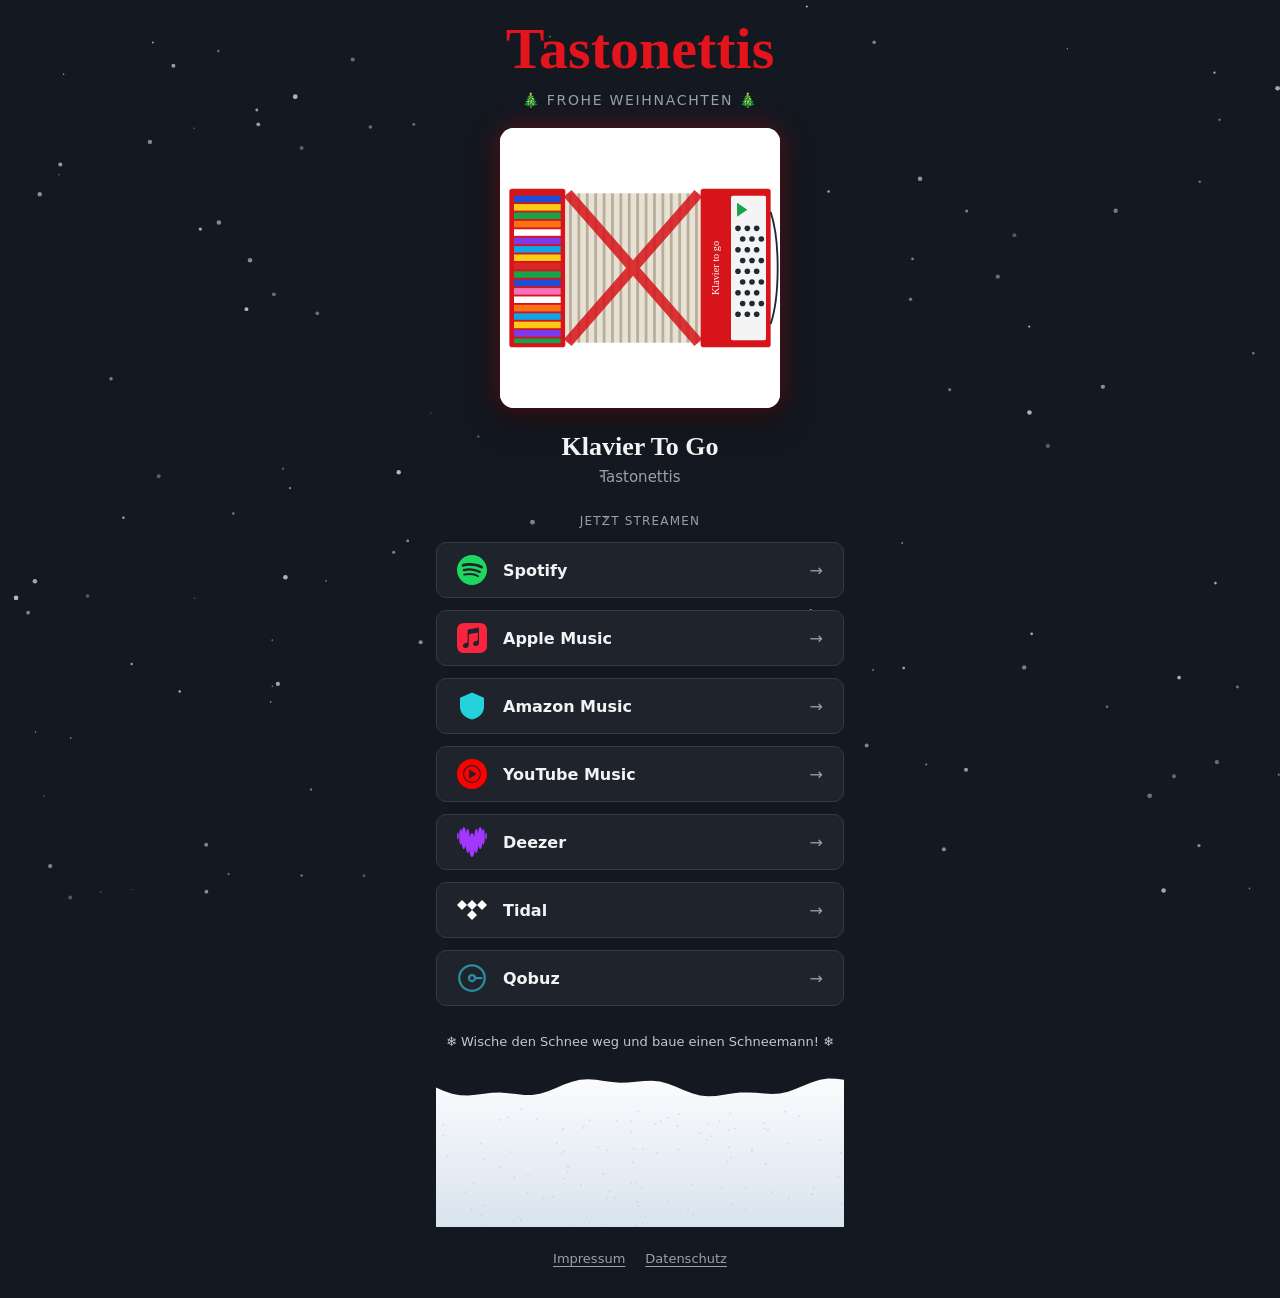
==== index.html @ 8741da00 "Link Spotify and Apple Music to the Tastonettis artist pages Replaces the search placeholders for th" ====
<!DOCTYPE html>
<html lang="de">
<head>
  <meta charset="utf-8">
  <meta name="viewport" content="width=device-width, initial-scale=1">
  <title>Tastonettis – Klavier To Go</title>
  <meta name="description" content="Frohe Weihnachten von den Tastonettis! Hört „Klavier To Go“ jetzt auf eurem Lieblings-Streamingdienst.">
  <meta name="theme-color" content="#141820">
  <link rel="icon" href="data:,">
  <link rel="stylesheet" href="css/fonts.css">
  <link rel="stylesheet" href="css/style.css">
</head>
<body>
  <canvas id="snowfall" aria-hidden="true"></canvas>

  <main class="page">
    <header class="header">
      <!-- Echtes Logo als assets/tastonettis-logo.png ablegen – bis dahin erscheint der Schriftzug. -->
      <a class="logo" href="https://tastonettis.de/" aria-label="Tastonettis – zur Website">
        <img src="assets/tastonettis-logo.png" alt="Tastonettis"
             onerror="this.hidden=true; this.nextElementSibling.hidden=false;">
        <span class="logo-text" hidden>Tastonettis</span>
      </a>
      <p class="greeting">🎄 Frohe Weihnachten 🎄</p>
    </header>

    <section class="release">
      <!-- Echtes Cover als assets/cover.jpg ablegen und src anpassen. -->
      <img class="cover" src="assets/cover-placeholder.svg" alt="Albumcover „Klavier To Go“" width="280" height="280">
      <h1 class="title">Klavier To Go</h1>
      <p class="artist">Tastonettis</p>
    </section>

    <section class="streaming" aria-labelledby="stream-heading">
      <h2 id="stream-heading" class="section-label">Jetzt streamen</h2>
      <!-- Spotify/Apple Music: Künstlerseiten der Tastonettis. Übrige Dienste: Such-Links, bis die Album-Links feststehen. -->
      <ul class="services">
        <li><a class="service" href="https://open.spotify.com/artist/6AaH5f3NDIr6T8GKJIKg3H" target="_blank" rel="noopener">
          <img src="assets/icons/spotify.svg" alt="" width="30" height="30"><span>Spotify</span><span class="arrow" aria-hidden="true">→</span></a></li>
        <li><a class="service" href="https://music.apple.com/de/artist/tastonettis/1320059875" target="_blank" rel="noopener">
          <img src="assets/icons/applemusic.svg" alt="" width="30" height="30"><span>Apple Music</span><span class="arrow" aria-hidden="true">→</span></a></li>
        <li><a class="service" href="https://music.amazon.de/search/Tastonettis%20Klavier%20To%20Go" target="_blank" rel="noopener">
          <img src="assets/icons/amazonmusic.svg" alt="" width="30" height="30"><span>Amazon Music</span><span class="arrow" aria-hidden="true">→</span></a></li>
        <li><a class="service" href="https://music.youtube.com/search?q=Tastonettis%20Klavier%20To%20Go" target="_blank" rel="noopener">
          <img src="assets/icons/youtubemusic.svg" alt="" width="30" height="30"><span>YouTube Music</span><span class="arrow" aria-hidden="true">→</span></a></li>
        <li><a class="service" href="https://www.deezer.com/search/Tastonettis%20Klavier%20To%20Go" target="_blank" rel="noopener">
          <img src="assets/icons/deezer.svg" alt="" width="30" height="30"><span>Deezer</span><span class="arrow" aria-hidden="true">→</span></a></li>
        <li><a class="service" href="https://listen.tidal.com/search?q=Tastonettis%20Klavier%20To%20Go" target="_blank" rel="noopener">
          <img src="assets/icons/tidal.svg" alt="" width="30" height="30"><span>Tidal</span><span class="arrow" aria-hidden="true">→</span></a></li>
        <li><a class="service" href="https://www.qobuz.com/de-de/search?q=Tastonettis%20Klavier%20To%20Go" target="_blank" rel="noopener">
          <img src="assets/icons/qobuz.svg" alt="" width="30" height="30"><span>Qobuz</span><span class="arrow" aria-hidden="true">→</span></a></li>
      </ul>
    </section>

    <p class="hint">❄️ Wische den Schnee weg und baue einen Schneemann! ❄️</p>

    <div class="snowfield" id="snowfield">
      <canvas id="snowlayer" aria-label="Schneefeld zum Wegwischen"></canvas>
      <canvas id="snowman" aria-hidden="true"></canvas>
    </div>

    <footer class="footer">
      <a href="https://tastonettis.de/impressum" target="_blank" rel="noopener">Impressum</a>
      <a href="https://tastonettis.de/datenschutz" target="_blank" rel="noopener">Datenschutz</a>
    </footer>
  </main>

  <script src="js/snow.js"></script>
</body>
</html>
---- css/fonts.css ----
/* Lokal gehostete Schriften (DSGVO): keine Anfragen an Google Fonts.
   Quelle: Fontsource, Lizenz: SIL Open Font License 1.1 (siehe assets/fonts/LICENSE-*.txt) */

@font-face {
  font-family: "Inter";
  font-style: normal;
  font-weight: 400;
  font-display: swap;
  src: url("../assets/fonts/inter-latin-400-normal.woff2") format("woff2");
}
@font-face {
  font-family: "Inter";
  font-style: normal;
  font-weight: 500;
  font-display: swap;
  src: url("../assets/fonts/inter-latin-500-normal.woff2") format("woff2");
}
@font-face {
  font-family: "Inter";
  font-style: normal;
  font-weight: 600;
  font-display: swap;
  src: url("../assets/fonts/inter-latin-600-normal.woff2") format("woff2");
}
@font-face {
  font-family: "Playfair Display";
  font-style: normal;
  font-weight: 700;
  font-display: swap;
  src: url("../assets/fonts/playfair-display-latin-700-normal.woff2") format("woff2");
}
@font-face {
  font-family: "Caveat";
  font-style: normal;
  font-weight: 700;
  font-display: swap;
  src: url("../assets/fonts/caveat-latin-700-normal.woff2") format("woff2");
}
---- css/style.css ----
:root {
  --bg: #141820;
  --card: #1f232c;
  --card-hover: #272c37;
  --border: #353a45;
  --text: #f2f3f5;
  --muted: #9aa0ab;
  --red: #e3141b;
}

* { box-sizing: border-box; }

html, body { margin: 0; }

[hidden] { display: none !important; }

body {
  background: var(--bg);
  color: var(--text);
  font-family: "Inter", system-ui, -apple-system, "Segoe UI", sans-serif;
  -webkit-font-smoothing: antialiased;
  overflow-x: hidden;
}

#snowfall {
  position: fixed;
  inset: 0;
  width: 100%;
  height: 100%;
  pointer-events: none;
  z-index: 0;
}

.page {
  position: relative;
  z-index: 1;
  max-width: 440px;
  margin: 0 auto;
  padding: 16px 16px 32px;
  display: flex;
  flex-direction: column;
  align-items: center;
  text-align: center;
}

/* Kopf */
.logo { display: block; text-decoration: none; margin-top: 4px; }
.logo img { display: block; max-width: 240px; max-height: 72px; }
.logo-text {
  font-family: "Caveat", cursive;
  font-weight: 700;
  font-size: 58px;
  line-height: 1;
  color: var(--red);
}
.greeting {
  margin: 14px 0 20px;
  font-size: 14px;
  letter-spacing: .12em;
  text-transform: uppercase;
  color: var(--muted);
}

/* Release */
.cover {
  width: 280px;
  max-width: 100%;
  height: auto;
  aspect-ratio: 1;
  object-fit: cover;
  border-radius: 14px;
  background: #fff;
  box-shadow: 0 0 24px rgba(227, 20, 27, .35), 0 12px 32px rgba(0, 0, 0, .5);
}
.title {
  margin: 20px 0 6px;
  font-family: "Playfair Display", Georgia, serif;
  font-size: 26px;
  font-weight: 700;
}
.artist { margin: 0; color: var(--muted); font-size: 15px; }

/* Streaming */
.streaming { width: 100%; margin-top: 28px; }
.section-label {
  margin: 0 0 14px;
  font-size: 12px;
  font-weight: 500;
  letter-spacing: .1em;
  text-transform: uppercase;
  color: var(--muted);
}
.services { list-style: none; margin: 0; padding: 0; display: grid; gap: 12px; }
.service {
  display: flex;
  align-items: center;
  gap: 16px;
  padding: 12px 20px;
  min-height: 56px;
  background: var(--card);
  border: 1px solid var(--border);
  border-radius: 10px;
  color: var(--text);
  font-size: 16px;
  font-weight: 600;
  text-decoration: none;
  text-align: left;
  transition: background .15s, border-color .15s, transform .15s;
}
.service img { width: 30px; height: 30px; flex: none; }
.service span:first-of-type { flex: 1; }
.service .arrow { color: var(--muted); font-weight: 400; transition: transform .15s, color .15s; }
.service:hover, .service:focus-visible {
  background: var(--card-hover);
  border-color: #4a505c;
  transform: translateY(-1px);
}
.service:hover .arrow, .service:focus-visible .arrow { color: var(--text); transform: translateX(3px); }
.service:focus-visible { outline: 2px solid var(--red); outline-offset: 2px; }

/* Schnee-Spiel */
.hint { margin: 28px 0 8px; font-size: 13px; color: #c3c7cf; }
.snowfield {
  position: relative;
  width: 100%;
  height: 170px;
  touch-action: none;
  cursor: grab;
}
.snowfield canvas { position: absolute; inset: 0; width: 100%; height: 100%; }
#snowman { pointer-events: none; }

/* Fuß */
.footer { margin-top: 24px; display: flex; gap: 20px; }
.footer a { color: var(--muted); font-size: 13px; text-decoration: underline; text-underline-offset: 3px; }
.footer a:hover { color: var(--text); }

@media (prefers-reduced-motion: reduce) {
  .service, .service .arrow { transition: none; }
}
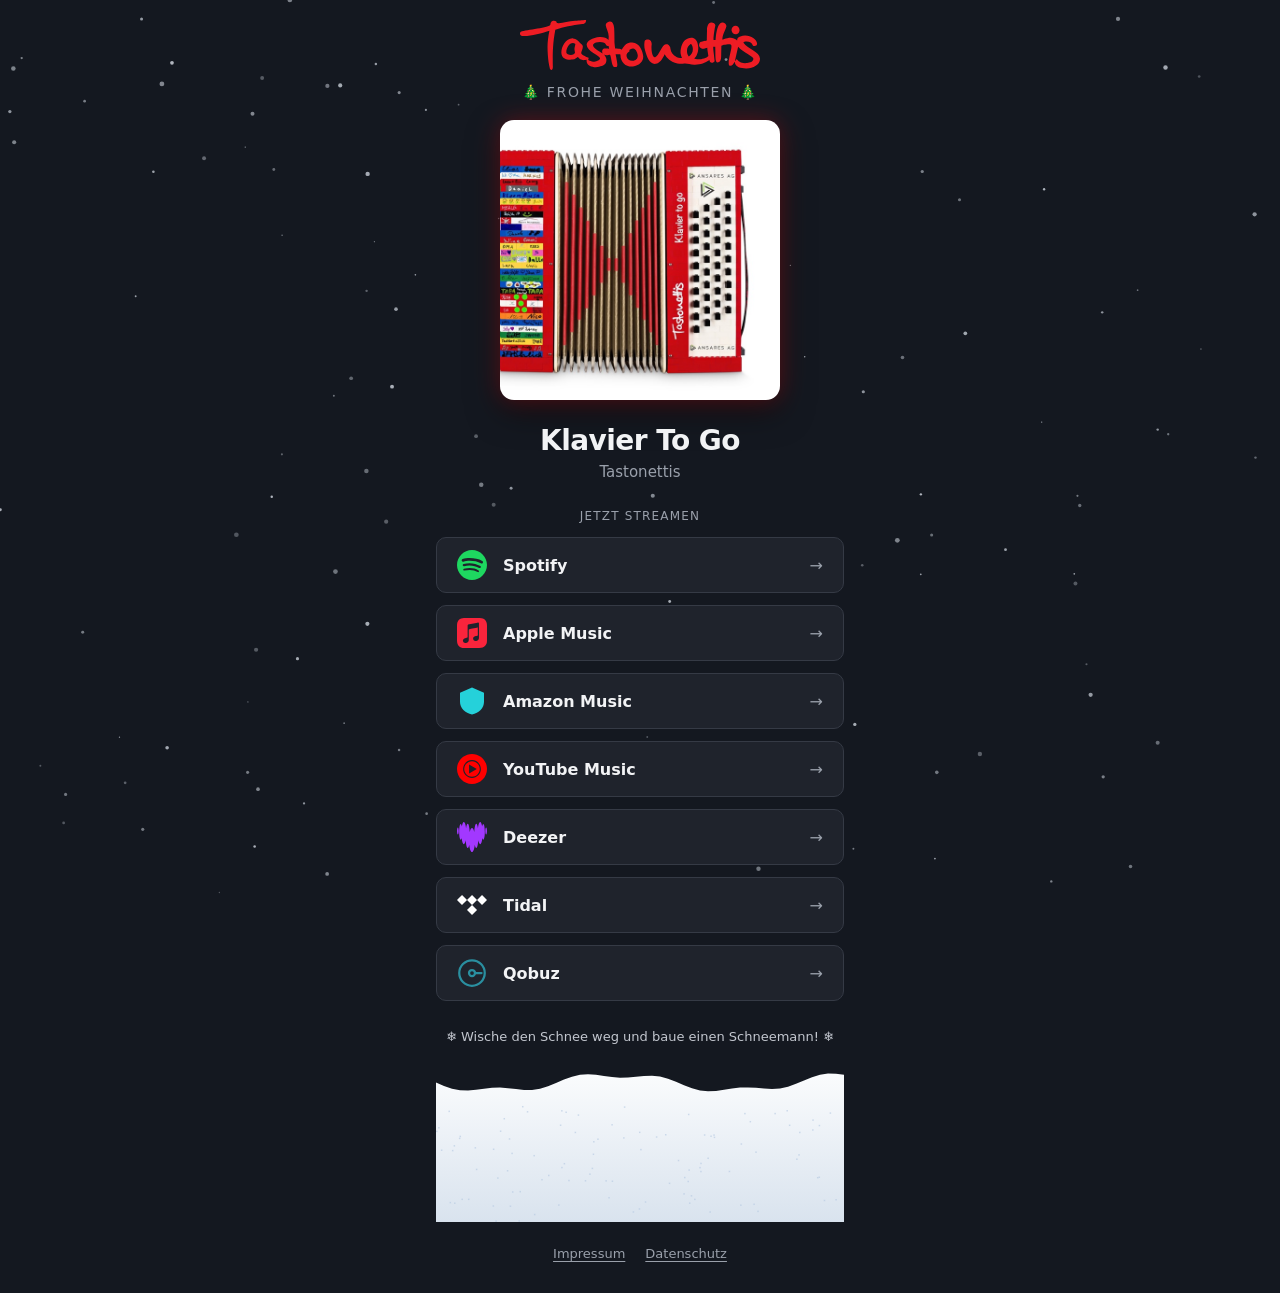
==== commit 3bbb25e2: "Use real logo, cover and album links; switch to Plus Jakarta Sans - Tastonettis logo (SVG) and favic" ====
--- a/index.html
+++ b/index.html
@@ -6,7 +6,7 @@
   <title>Tastonettis – Klavier To Go</title>
   <meta name="description" content="Frohe Weihnachten von den Tastonettis! Hört „Klavier To Go“ jetzt auf eurem Lieblings-Streamingdienst.">
   <meta name="theme-color" content="#141820">
-  <link rel="icon" href="data:,">
+  <link rel="icon" href="assets/favicon.ico">
   <link rel="stylesheet" href="css/fonts.css">
   <link rel="stylesheet" href="css/style.css">
 </head>
@@ -15,39 +15,35 @@
 
   <main class="page">
     <header class="header">
-      <!-- Echtes Logo als assets/tastonettis-logo.png ablegen – bis dahin erscheint der Schriftzug. -->
-      <a class="logo" href="https://tastonettis.de/" aria-label="Tastonettis – zur Website">
-        <img src="assets/tastonettis-logo.png" alt="Tastonettis"
-             onerror="this.hidden=true; this.nextElementSibling.hidden=false;">
-        <span class="logo-text" hidden>Tastonettis</span>
+      <a class="logo" href="https://tastonettis.de/" target="_blank" rel="noopener">
+        <img src="assets/tastonettis-logo.svg" alt="Tastonettis" width="282" height="59">
       </a>
       <p class="greeting">🎄 Frohe Weihnachten 🎄</p>
     </header>
 
     <section class="release">
-      <!-- Echtes Cover als assets/cover.jpg ablegen und src anpassen. -->
-      <img class="cover" src="assets/cover-placeholder.svg" alt="Albumcover „Klavier To Go“" width="280" height="280">
+      <img class="cover" src="assets/cover-klavier-to-go.jpg" alt="Albumcover „Klavier To Go“" width="280" height="280">
       <h1 class="title">Klavier To Go</h1>
       <p class="artist">Tastonettis</p>
     </section>
 
     <section class="streaming" aria-labelledby="stream-heading">
       <h2 id="stream-heading" class="section-label">Jetzt streamen</h2>
-      <!-- Spotify/Apple Music: Künstlerseiten der Tastonettis. Übrige Dienste: Such-Links, bis die Album-Links feststehen. -->
+      <!-- Album-Links „Klavier To Go“ (UPC 4050215330047). Amazon: Suche, YouTube Music: Kanal (kein Album gelistet). -->
       <ul class="services">
-        <li><a class="service" href="https://open.spotify.com/artist/6AaH5f3NDIr6T8GKJIKg3H" target="_blank" rel="noopener">
+        <li><a class="service" href="https://open.spotify.com/album/40TdqfmzcD6UqJCsPL27O8" target="_blank" rel="noopener">
           <img src="assets/icons/spotify.svg" alt="" width="30" height="30"><span>Spotify</span><span class="arrow" aria-hidden="true">→</span></a></li>
-        <li><a class="service" href="https://music.apple.com/de/artist/tastonettis/1320059875" target="_blank" rel="noopener">
+        <li><a class="service" href="https://music.apple.com/de/album/klavier-to-go/1320059874" target="_blank" rel="noopener">
           <img src="assets/icons/applemusic.svg" alt="" width="30" height="30"><span>Apple Music</span><span class="arrow" aria-hidden="true">→</span></a></li>
         <li><a class="service" href="https://music.amazon.de/search/Tastonettis%20Klavier%20To%20Go" target="_blank" rel="noopener">
           <img src="assets/icons/amazonmusic.svg" alt="" width="30" height="30"><span>Amazon Music</span><span class="arrow" aria-hidden="true">→</span></a></li>
-        <li><a class="service" href="https://music.youtube.com/search?q=Tastonettis%20Klavier%20To%20Go" target="_blank" rel="noopener">
+        <li><a class="service" href="https://music.youtube.com/channel/UCeTiOrHd3WipaU0hUhdYzvw" target="_blank" rel="noopener">
           <img src="assets/icons/youtubemusic.svg" alt="" width="30" height="30"><span>YouTube Music</span><span class="arrow" aria-hidden="true">→</span></a></li>
-        <li><a class="service" href="https://www.deezer.com/search/Tastonettis%20Klavier%20To%20Go" target="_blank" rel="noopener">
+        <li><a class="service" href="https://www.deezer.com/de/album/52731922" target="_blank" rel="noopener">
           <img src="assets/icons/deezer.svg" alt="" width="30" height="30"><span>Deezer</span><span class="arrow" aria-hidden="true">→</span></a></li>
-        <li><a class="service" href="https://listen.tidal.com/search?q=Tastonettis%20Klavier%20To%20Go" target="_blank" rel="noopener">
+        <li><a class="service" href="https://tidal.com/album/81978299" target="_blank" rel="noopener">
           <img src="assets/icons/tidal.svg" alt="" width="30" height="30"><span>Tidal</span><span class="arrow" aria-hidden="true">→</span></a></li>
-        <li><a class="service" href="https://www.qobuz.com/de-de/search?q=Tastonettis%20Klavier%20To%20Go" target="_blank" rel="noopener">
+        <li><a class="service" href="https://www.qobuz.com/de-de/album/klavier-to-go-tastonettis/se1sw7d9xh7ja" target="_blank" rel="noopener">
           <img src="assets/icons/qobuz.svg" alt="" width="30" height="30"><span>Qobuz</span><span class="arrow" aria-hidden="true">→</span></a></li>
       </ul>
     </section>
@@ -60,8 +56,8 @@
     </div>
 
     <footer class="footer">
-      <a href="https://tastonettis.de/impressum" target="_blank" rel="noopener">Impressum</a>
-      <a href="https://tastonettis.de/datenschutz" target="_blank" rel="noopener">Datenschutz</a>
+      <a href="https://tastonettis.de/impressum.php" target="_blank" rel="noopener">Impressum</a>
+      <a href="https://tastonettis.de/datenschutz.php" target="_blank" rel="noopener">Datenschutz</a>
     </footer>
   </main>
 
--- a/css/fonts.css
+++ b/css/fonts.css
@@ -1,38 +1,32 @@
-/* Lokal gehostete Schriften (DSGVO): keine Anfragen an Google Fonts.
-   Quelle: Fontsource, Lizenz: SIL Open Font License 1.1 (siehe assets/fonts/LICENSE-*.txt) */
+/* Lokal gehostete Schrift (DSGVO): keine Anfragen an Google Fonts.
+   Plus Jakarta Sans – Quelle: Fontsource, Lizenz: SIL Open Font License 1.1
+   (siehe assets/fonts/LICENSE-plus-jakarta-sans.txt) */
 
 @font-face {
-  font-family: "Inter";
+  font-family: "Plus Jakarta Sans";
   font-style: normal;
   font-weight: 400;
   font-display: swap;
-  src: url("../assets/fonts/inter-latin-400-normal.woff2") format("woff2");
+  src: url("../assets/fonts/plus-jakarta-sans-latin-400-normal.woff2") format("woff2");
 }
 @font-face {
-  font-family: "Inter";
+  font-family: "Plus Jakarta Sans";
   font-style: normal;
   font-weight: 500;
   font-display: swap;
-  src: url("../assets/fonts/inter-latin-500-normal.woff2") format("woff2");
+  src: url("../assets/fonts/plus-jakarta-sans-latin-500-normal.woff2") format("woff2");
 }
 @font-face {
-  font-family: "Inter";
+  font-family: "Plus Jakarta Sans";
   font-style: normal;
   font-weight: 600;
   font-display: swap;
-  src: url("../assets/fonts/inter-latin-600-normal.woff2") format("woff2");
+  src: url("../assets/fonts/plus-jakarta-sans-latin-600-normal.woff2") format("woff2");
 }
 @font-face {
-  font-family: "Playfair Display";
+  font-family: "Plus Jakarta Sans";
   font-style: normal;
-  font-weight: 700;
+  font-weight: 800;
   font-display: swap;
-  src: url("../assets/fonts/playfair-display-latin-700-normal.woff2") format("woff2");
+  src: url("../assets/fonts/plus-jakarta-sans-latin-800-normal.woff2") format("woff2");
 }
-@font-face {
-  font-family: "Caveat";
-  font-style: normal;
-  font-weight: 700;
-  font-display: swap;
-  src: url("../assets/fonts/caveat-latin-700-normal.woff2") format("woff2");
-}
--- a/css/style.css
+++ b/css/style.css
@@ -17,7 +17,7 @@
 body {
   background: var(--bg);
   color: var(--text);
-  font-family: "Inter", system-ui, -apple-system, "Segoe UI", sans-serif;
+  font-family: "Plus Jakarta Sans", system-ui, -apple-system, "Segoe UI", sans-serif;
   -webkit-font-smoothing: antialiased;
   overflow-x: hidden;
 }
@@ -45,14 +45,7 @@
 
 /* Kopf */
 .logo { display: block; text-decoration: none; margin-top: 4px; }
-.logo img { display: block; max-width: 240px; max-height: 72px; }
-.logo-text {
-  font-family: "Caveat", cursive;
-  font-weight: 700;
-  font-size: 58px;
-  line-height: 1;
-  color: var(--red);
-}
+.logo img { display: block; width: 240px; max-width: 100%; height: auto; }
 .greeting {
   margin: 14px 0 20px;
   font-size: 14px;
@@ -74,9 +67,9 @@
 }
 .title {
   margin: 20px 0 6px;
-  font-family: "Playfair Display", Georgia, serif;
-  font-size: 26px;
-  font-weight: 700;
+  font-size: 28px;
+  font-weight: 800;
+  letter-spacing: -0.02em;
 }
 .artist { margin: 0; color: var(--muted); font-size: 15px; }
 
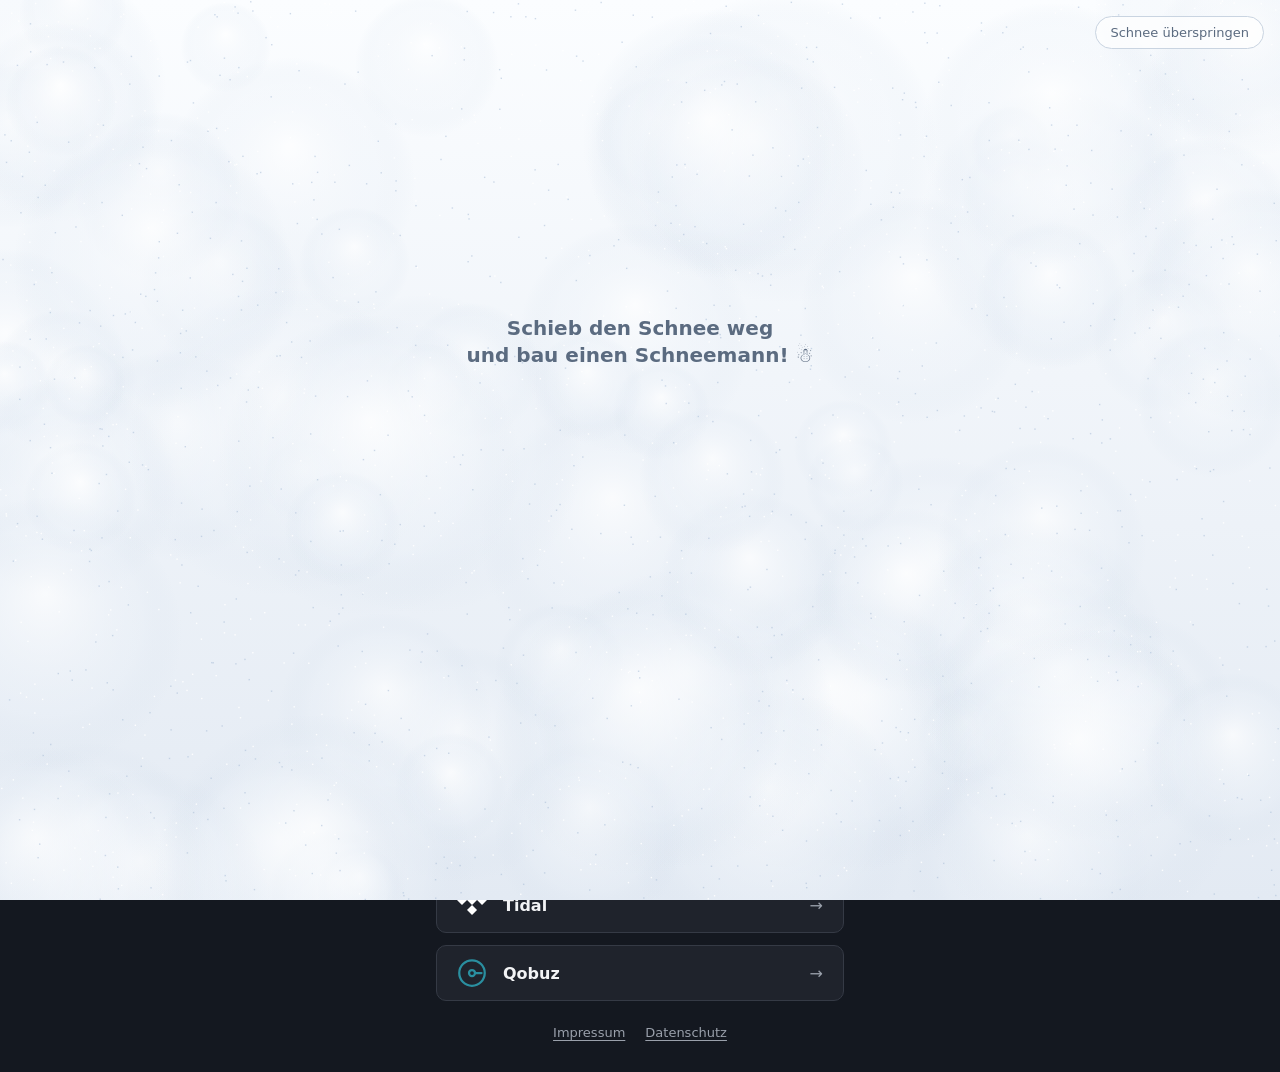
==== commit dd43cc0f: "Cover the whole page in snow; pushing it away builds the snowman - Remove the bottom snow field and " ====
--- a/index.html
+++ b/index.html
@@ -9,6 +9,7 @@
   <link rel="icon" href="assets/favicon.ico">
   <link rel="stylesheet" href="css/fonts.css">
   <link rel="stylesheet" href="css/style.css">
+  <script>document.documentElement.classList.add("snowed");</script>
 </head>
 <body>
   <canvas id="snowfall" aria-hidden="true"></canvas>
@@ -48,11 +49,8 @@
       </ul>
     </section>
 
-    <p class="hint">❄️ Wische den Schnee weg und baue einen Schneemann! ❄️</p>
-
-    <div class="snowfield" id="snowfield">
-      <canvas id="snowlayer" aria-label="Schneefeld zum Wegwischen"></canvas>
-      <canvas id="snowman" aria-hidden="true"></canvas>
+    <div class="snowman-slot" id="snowman-slot" hidden>
+      <canvas id="snowman-final" aria-label="Schneemann"></canvas>
     </div>
 
     <footer class="footer">
@@ -61,6 +59,14 @@
     </footer>
   </main>
 
+  <!-- Schneedecke über der ganzen Seite: wegschieben baut den Schneemann. -->
+  <div class="snowcover" id="snowcover">
+    <canvas id="snowlayer" aria-hidden="true"></canvas>
+    <canvas id="snowman" aria-hidden="true"></canvas>
+    <p class="snow-hint" id="snow-hint">Schieb den Schnee weg<br>und bau einen Schneemann! ☃</p>
+    <button type="button" class="snow-skip" id="snow-skip">Schnee überspringen</button>
+  </div>
+
   <script src="js/snow.js"></script>
 </body>
 </html>
--- a/css/style.css
+++ b/css/style.css
@@ -111,17 +111,62 @@
 .service:hover .arrow, .service:focus-visible .arrow { color: var(--text); transform: translateX(3px); }
 .service:focus-visible { outline: 2px solid var(--red); outline-offset: 2px; }
 
-/* Schnee-Spiel */
-.hint { margin: 28px 0 8px; font-size: 13px; color: #c3c7cf; }
-.snowfield {
-  position: relative;
-  width: 100%;
-  height: 170px;
+/* Schneedecke */
+.snowcover { display: none; }
+.snowed, .snowed body { overflow: hidden; }
+.snowed .snowcover {
+  display: block;
+  position: fixed;
+  inset: 0;
+  z-index: 10;
   touch-action: none;
   cursor: grab;
+  /* Bis das Canvas gezeichnet ist, deckt die Hintergrundfarbe schon alles ab. */
+  background: #f4f7fb;
+  transition: opacity 1.2s ease, transform 1.2s ease;
 }
-.snowfield canvas { position: absolute; inset: 0; width: 100%; height: 100%; }
+.snowed .snowcover.ready { background: transparent; }
+.snowcover:active { cursor: grabbing; }
+.snowcover.melting { opacity: 0; transform: translateY(40px); pointer-events: none; }
+.snowcover canvas { position: absolute; inset: 0; width: 100%; height: 100%; }
 #snowman { pointer-events: none; }
+.snow-hint {
+  position: absolute;
+  left: 50%;
+  top: 38%;
+  transform: translate(-50%, -50%);
+  margin: 0;
+  width: max-content;
+  max-width: calc(100% - 32px);
+  font-size: 20px;
+  font-weight: 800;
+  line-height: 1.35;
+  text-align: center;
+  color: #5b6b80;
+  pointer-events: none;
+  transition: opacity .6s ease;
+}
+.snow-hint.gone { opacity: 0; }
+.snow-skip {
+  position: absolute;
+  right: 16px;
+  top: 16px;
+  padding: 8px 14px;
+  font: inherit;
+  font-size: 13px;
+  color: #5b6b80;
+  background: rgba(255, 255, 255, .7);
+  border: 1px solid #c9d4e1;
+  border-radius: 999px;
+  cursor: pointer;
+}
+.snow-skip:hover, .snow-skip:focus-visible { color: #1b1e24; background: #fff; }
+.snow-skip:focus-visible { outline: 2px solid var(--red); outline-offset: 2px; }
+
+/* Fertiger Schneemann am Seitenende */
+.snowman-slot { margin-top: 28px; animation: pop-in .8s ease both; }
+.snowman-slot canvas { display: block; width: 160px; height: 170px; }
+@keyframes pop-in { from { opacity: 0; transform: translateY(12px); } }
 
 /* Fuß */
 .footer { margin-top: 24px; display: flex; gap: 20px; }
@@ -129,5 +174,6 @@
 .footer a:hover { color: var(--text); }
 
 @media (prefers-reduced-motion: reduce) {
-  .service, .service .arrow { transition: none; }
+  .service, .service .arrow, .snowcover, .snow-hint { transition: none; }
+  .snowman-slot { animation: none; }
 }
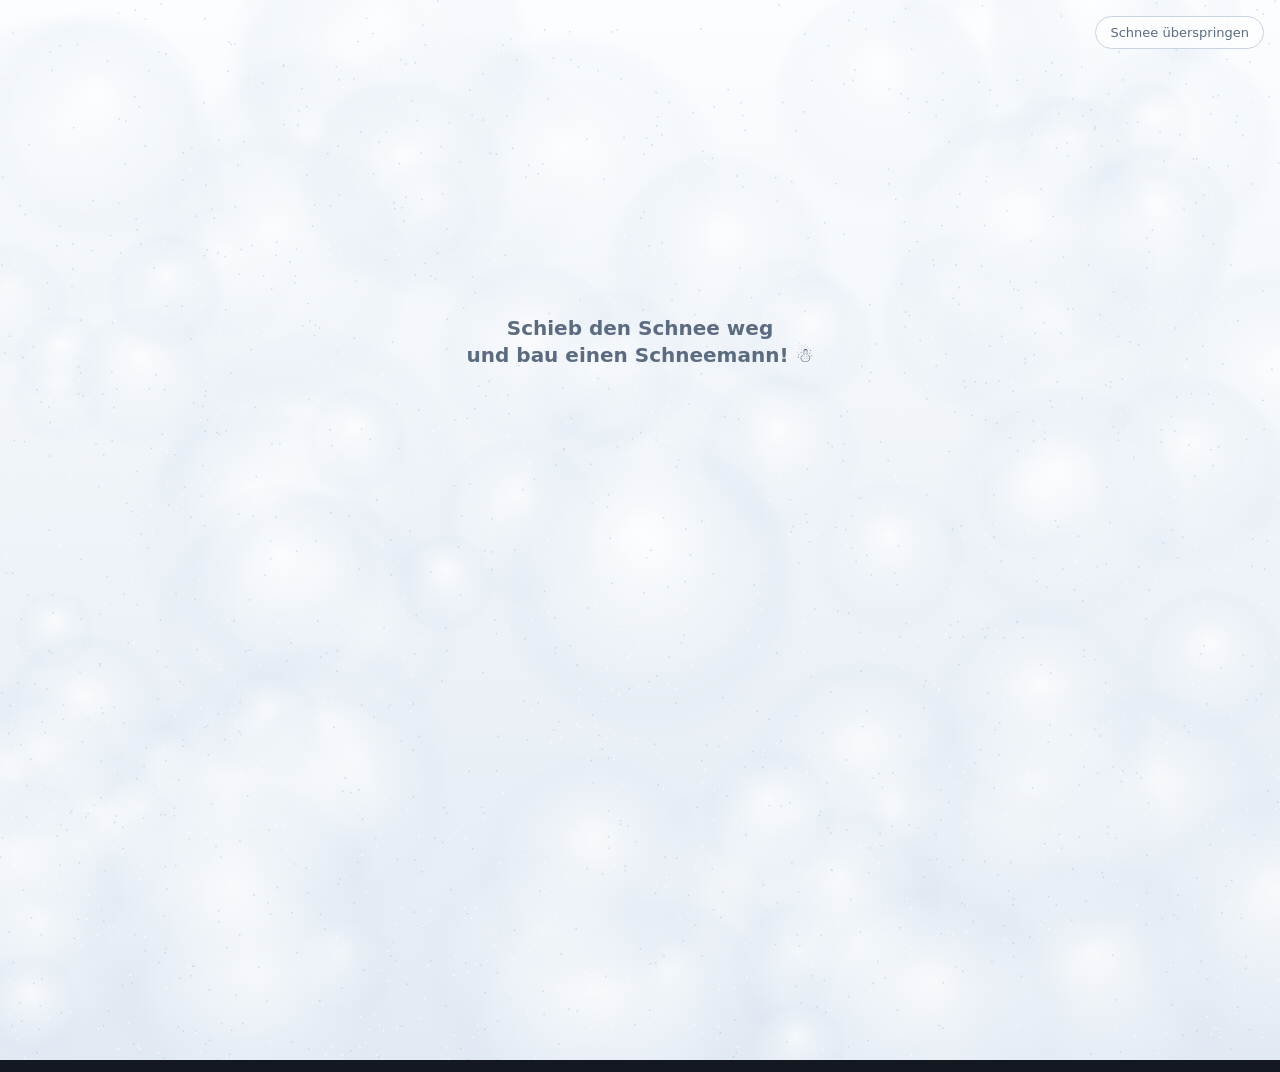
==== commit c6be091f: "Add snow globe easter egg: shaking the phone makes it snow - New js/snowglobe.js listens to devicemo" ====
--- a/index.html
+++ b/index.html
@@ -67,6 +67,10 @@
     <button type="button" class="snow-skip" id="snow-skip">Schnee überspringen</button>
   </div>
 
+  <!-- Easter Egg: Handy schütteln lässt es wie in einer Schneekugel schneien. -->
+  <canvas id="snowglobe" aria-hidden="true"></canvas>
+
   <script src="js/snow.js"></script>
+  <script src="js/snowglobe.js"></script>
 </body>
 </html>
--- a/css/style.css
+++ b/css/style.css
@@ -114,10 +114,19 @@
 /* Schneedecke */
 .snowcover { display: none; }
 .snowed, .snowed body { overflow: hidden; }
+/* Solange Schnee liegt, nichts unterhalb des Bildschirms rendern
+   (iOS Safari zeigt Inhalte hinter der durchsichtigen Werkzeugleiste). */
+.snowed, .snowed body { height: 100%; }
 .snowed .snowcover {
   display: block;
   position: fixed;
-  inset: 0;
+  top: 0;
+  left: 0;
+  right: 0;
+  /* Größer als der sichtbare Bereich, damit auch die Fläche hinter
+     ein-/ausfahrenden Browserleisten zugeschneit ist. */
+  height: calc(100vh + 160px);
+  height: calc(100lvh + 160px);
   z-index: 10;
   touch-action: none;
   cursor: grab;
@@ -133,7 +142,8 @@
 .snow-hint {
   position: absolute;
   left: 50%;
-  top: 38%;
+  top: 38vh;
+  top: 38svh;
   transform: translate(-50%, -50%);
   margin: 0;
   width: max-content;
@@ -163,6 +173,16 @@
 .snow-skip:hover, .snow-skip:focus-visible { color: #1b1e24; background: #fff; }
 .snow-skip:focus-visible { outline: 2px solid var(--red); outline-offset: 2px; }
 
+/* Easter Egg: Schneekugel – über allem, aber nicht anklickbar */
+#snowglobe {
+  position: fixed;
+  inset: 0;
+  width: 100%;
+  height: 100%;
+  z-index: 11;
+  pointer-events: none;
+}
+
 /* Fertiger Schneemann am Seitenende */
 .snowman-slot { margin-top: 28px; animation: pop-in .8s ease both; }
 .snowman-slot canvas { display: block; width: 160px; height: 170px; }
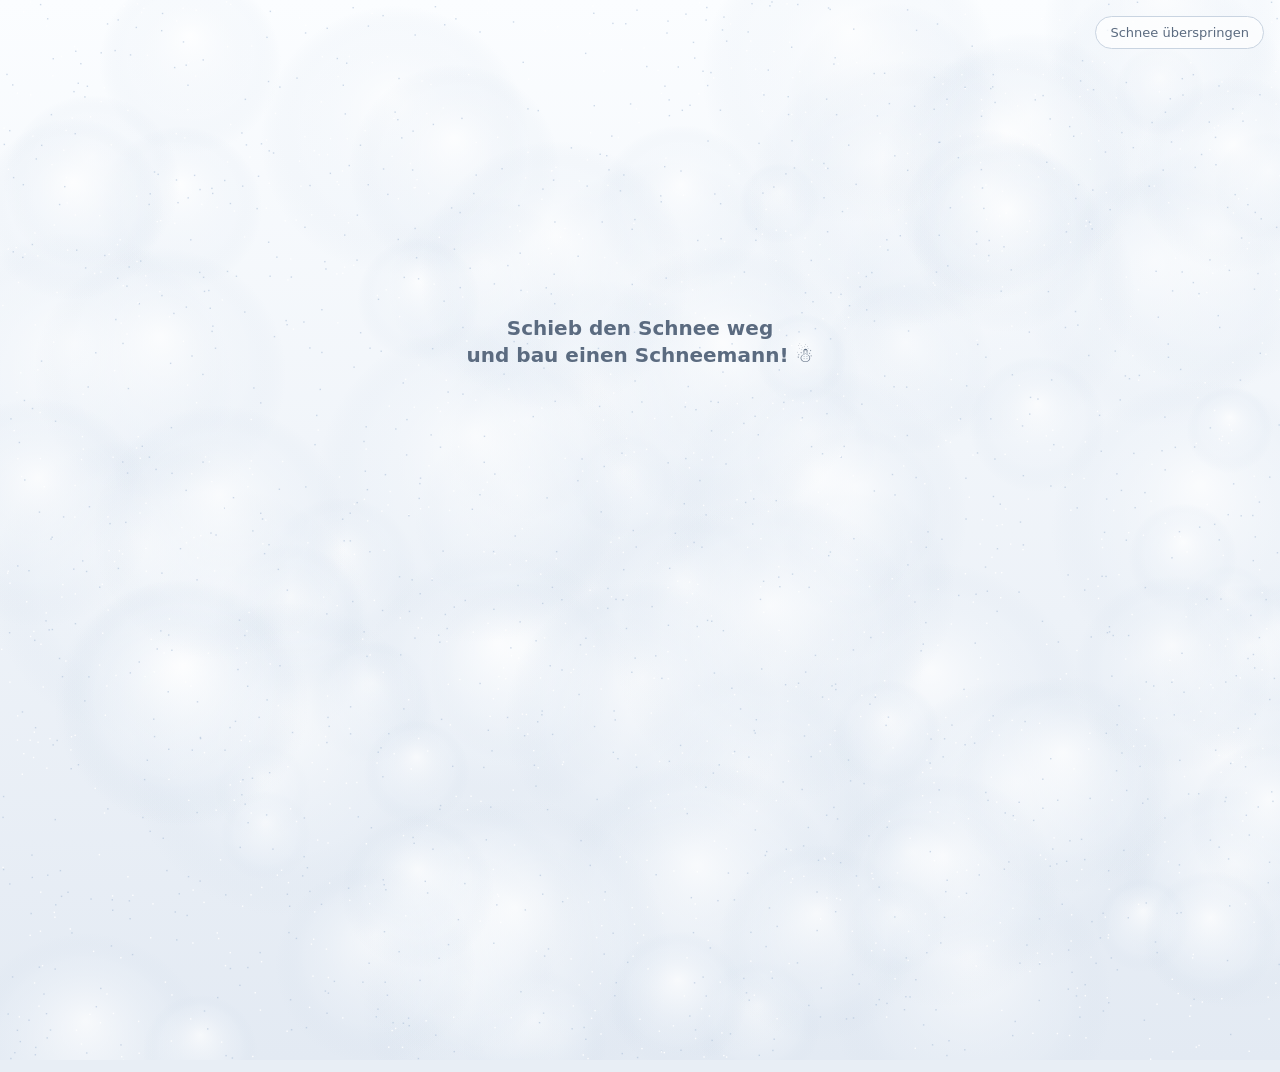
==== commit a4a5e29b: "Fix iOS Safari edges and make the snow globe work on iOS Safari edges: - Add viewport-fit=cover so t" ====
--- a/index.html
+++ b/index.html
@@ -2,10 +2,10 @@
 <html lang="de">
 <head>
   <meta charset="utf-8">
-  <meta name="viewport" content="width=device-width, initial-scale=1">
+  <meta name="viewport" content="width=device-width, initial-scale=1, viewport-fit=cover">
   <title>Tastonettis – Klavier To Go</title>
   <meta name="description" content="Frohe Weihnachten von den Tastonettis! Hört „Klavier To Go“ jetzt auf eurem Lieblings-Streamingdienst.">
-  <meta name="theme-color" content="#141820">
+  <meta name="theme-color" content="#f4f7fb" id="theme-color">
   <link rel="icon" href="assets/favicon.ico">
   <link rel="stylesheet" href="css/fonts.css">
   <link rel="stylesheet" href="css/style.css">
--- a/css/style.css
+++ b/css/style.css
@@ -29,6 +29,8 @@
   height: 100%;
   pointer-events: none;
   z-index: 0;
+  /* Dunkler Hintergrund auch dann, wenn body beim Schnee hell ist. */
+  background: var(--bg);
 }
 
 .page {
@@ -36,7 +38,8 @@
   z-index: 1;
   max-width: 440px;
   margin: 0 auto;
-  padding: 16px 16px 32px;
+  padding: max(16px, env(safe-area-inset-top)) max(16px, env(safe-area-inset-right))
+    max(32px, env(safe-area-inset-bottom)) max(16px, env(safe-area-inset-left));
   display: flex;
   flex-direction: column;
   align-items: center;
@@ -117,6 +120,9 @@
 /* Solange Schnee liegt, nichts unterhalb des Bildschirms rendern
    (iOS Safari zeigt Inhalte hinter der durchsichtigen Werkzeugleiste). */
 .snowed, .snowed body { height: 100%; }
+/* Falls iOS doch eine Fläche außerhalb der Schneedecke zeigt (hinter Leisten),
+   ist sie schneefarben statt dunkel. Freigeschobene Stellen bleiben dunkel (#snowfall). */
+.snowed, .snowed body { background: #e8eef5; }
 .snowed .snowcover {
   display: block;
   position: fixed;
@@ -159,8 +165,8 @@
 .snow-hint.gone { opacity: 0; }
 .snow-skip {
   position: absolute;
-  right: 16px;
-  top: 16px;
+  right: max(16px, env(safe-area-inset-right));
+  top: max(16px, calc(env(safe-area-inset-top) + 8px));
   padding: 8px 14px;
   font: inherit;
   font-size: 13px;
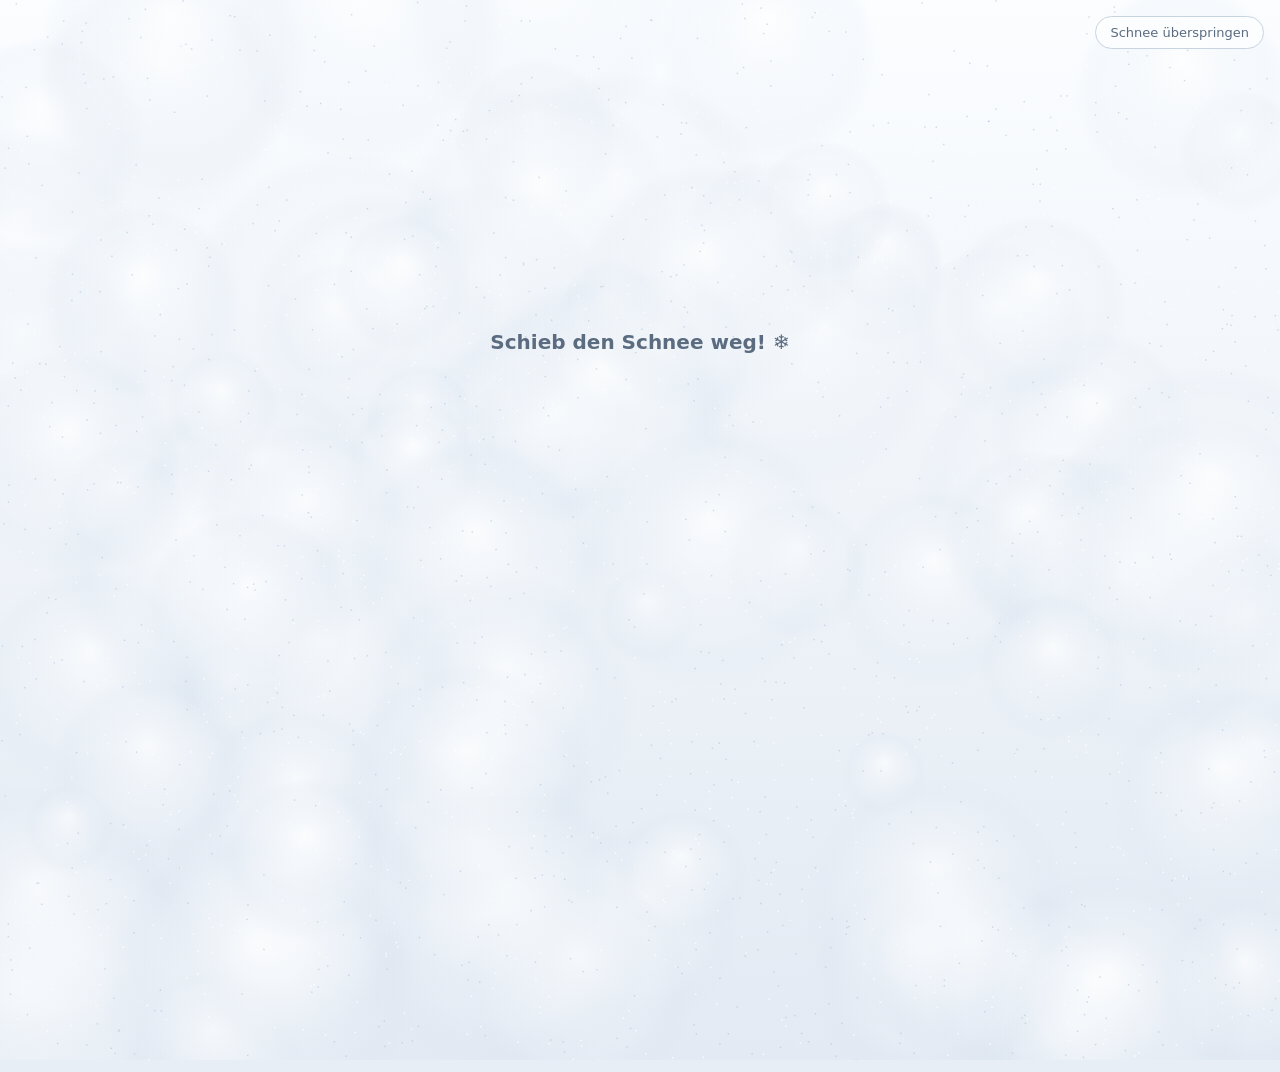
==== commit 7abc8de2: "Remove snowman; let snow globe settle at the real screen edge on iOS - Pushing the snow away no long" ====
--- a/index.html
+++ b/index.html
@@ -49,9 +49,6 @@
       </ul>
     </section>
 
-    <div class="snowman-slot" id="snowman-slot" hidden>
-      <canvas id="snowman-final" aria-label="Schneemann"></canvas>
-    </div>
 
     <footer class="footer">
       <a href="https://tastonettis.de/impressum.php" target="_blank" rel="noopener">Impressum</a>
@@ -59,11 +56,10 @@
     </footer>
   </main>
 
-  <!-- Schneedecke über der ganzen Seite: wegschieben baut den Schneemann. -->
+  <!-- Schneedecke über der ganzen Seite: mit dem Finger freischieben. -->
   <div class="snowcover" id="snowcover">
     <canvas id="snowlayer" aria-hidden="true"></canvas>
-    <canvas id="snowman" aria-hidden="true"></canvas>
-    <p class="snow-hint" id="snow-hint">Schieb den Schnee weg<br>und bau einen Schneemann! ☃</p>
+    <p class="snow-hint" id="snow-hint">Schieb den Schnee weg! ❄️</p>
     <button type="button" class="snow-skip" id="snow-skip">Schnee überspringen</button>
   </div>
 
--- a/css/style.css
+++ b/css/style.css
@@ -144,7 +144,6 @@
 .snowcover:active { cursor: grabbing; }
 .snowcover.melting { opacity: 0; transform: translateY(40px); pointer-events: none; }
 .snowcover canvas { position: absolute; inset: 0; width: 100%; height: 100%; }
-#snowman { pointer-events: none; }
 .snow-hint {
   position: absolute;
   left: 50%;
@@ -182,17 +181,16 @@
 /* Easter Egg: Schneekugel – über allem, aber nicht anklickbar */
 #snowglobe {
   position: fixed;
-  inset: 0;
+  top: 0;
+  left: 0;
   width: 100%;
-  height: 100%;
+  /* Bis zum echten Bildschirmrand – auch hinter der schwebenden iOS-Leiste,
+     damit sich der Schnee am Glasrand sammelt und nicht über der URL-Leiste. */
+  height: 100vh;
+  height: 100lvh;
   z-index: 11;
   pointer-events: none;
 }
-
-/* Fertiger Schneemann am Seitenende */
-.snowman-slot { margin-top: 28px; animation: pop-in .8s ease both; }
-.snowman-slot canvas { display: block; width: 160px; height: 170px; }
-@keyframes pop-in { from { opacity: 0; transform: translateY(12px); } }
 
 /* Fuß */
 .footer { margin-top: 24px; display: flex; gap: 20px; }
@@ -201,5 +199,4 @@
 
 @media (prefers-reduced-motion: reduce) {
   .service, .service .arrow, .snowcover, .snow-hint { transition: none; }
-  .snowman-slot { animation: none; }
-}
+}
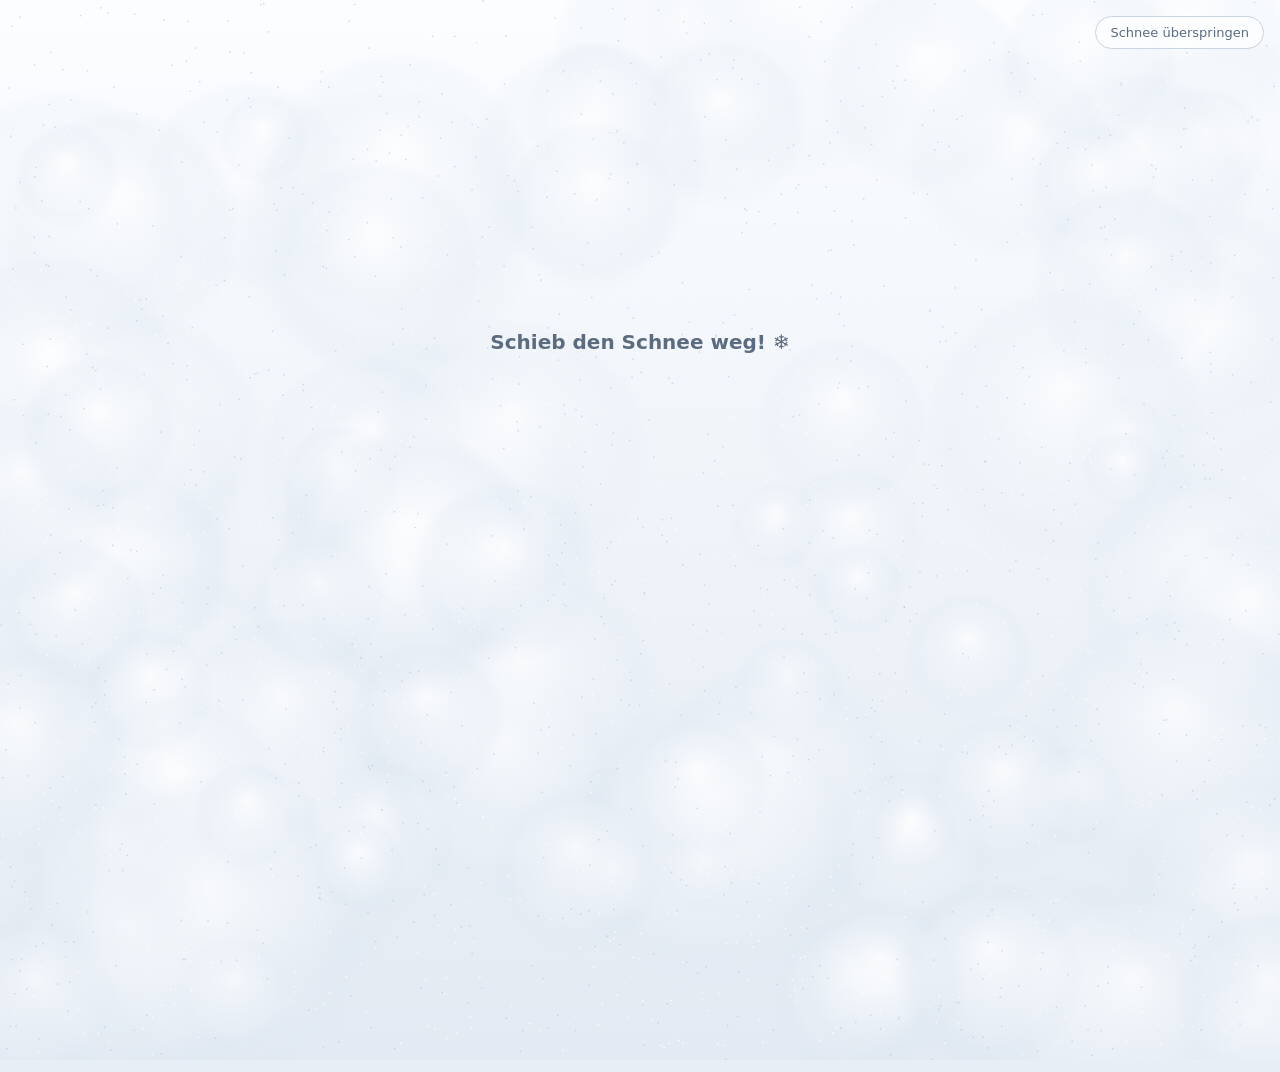
==== commit e88db21a: "Fix snow not wipeable after updates: cache-bust CSS/JS, add fail-safe Safari combined the new index." ====
--- a/index.html
+++ b/index.html
@@ -7,9 +7,20 @@
   <meta name="description" content="Frohe Weihnachten von den Tastonettis! Hört „Klavier To Go“ jetzt auf eurem Lieblings-Streamingdienst.">
   <meta name="theme-color" content="#f4f7fb" id="theme-color">
   <link rel="icon" href="assets/favicon.ico">
-  <link rel="stylesheet" href="css/fonts.css">
-  <link rel="stylesheet" href="css/style.css">
-  <script>document.documentElement.classList.add("snowed");</script>
+  <link rel="stylesheet" href="css/fonts.css?v=37af43b59a">
+  <link rel="stylesheet" href="css/style.css?v=a10d422d58">
+  <script>
+    document.documentElement.classList.add("snowed");
+    // Notbremse: Kommt das Schnee-Skript nicht hoch (Fehler, nicht geladen), Seite freigeben.
+    (function () {
+      var root = document.documentElement;
+      function release() {
+        if (!document.querySelector("#snowcover.ready")) root.classList.remove("snowed");
+      }
+      window.addEventListener("error", release);
+      setTimeout(release, 4000);
+    })();
+  </script>
 </head>
 <body>
   <canvas id="snowfall" aria-hidden="true"></canvas>
@@ -66,7 +77,7 @@
   <!-- Easter Egg: Handy schütteln lässt es wie in einer Schneekugel schneien. -->
   <canvas id="snowglobe" aria-hidden="true"></canvas>
 
-  <script src="js/snow.js"></script>
-  <script src="js/snowglobe.js"></script>
+  <script src="js/snow.js?v=c216118be5"></script>
+  <script src="js/snowglobe.js?v=b271f3dc1a"></script>
 </body>
 </html>
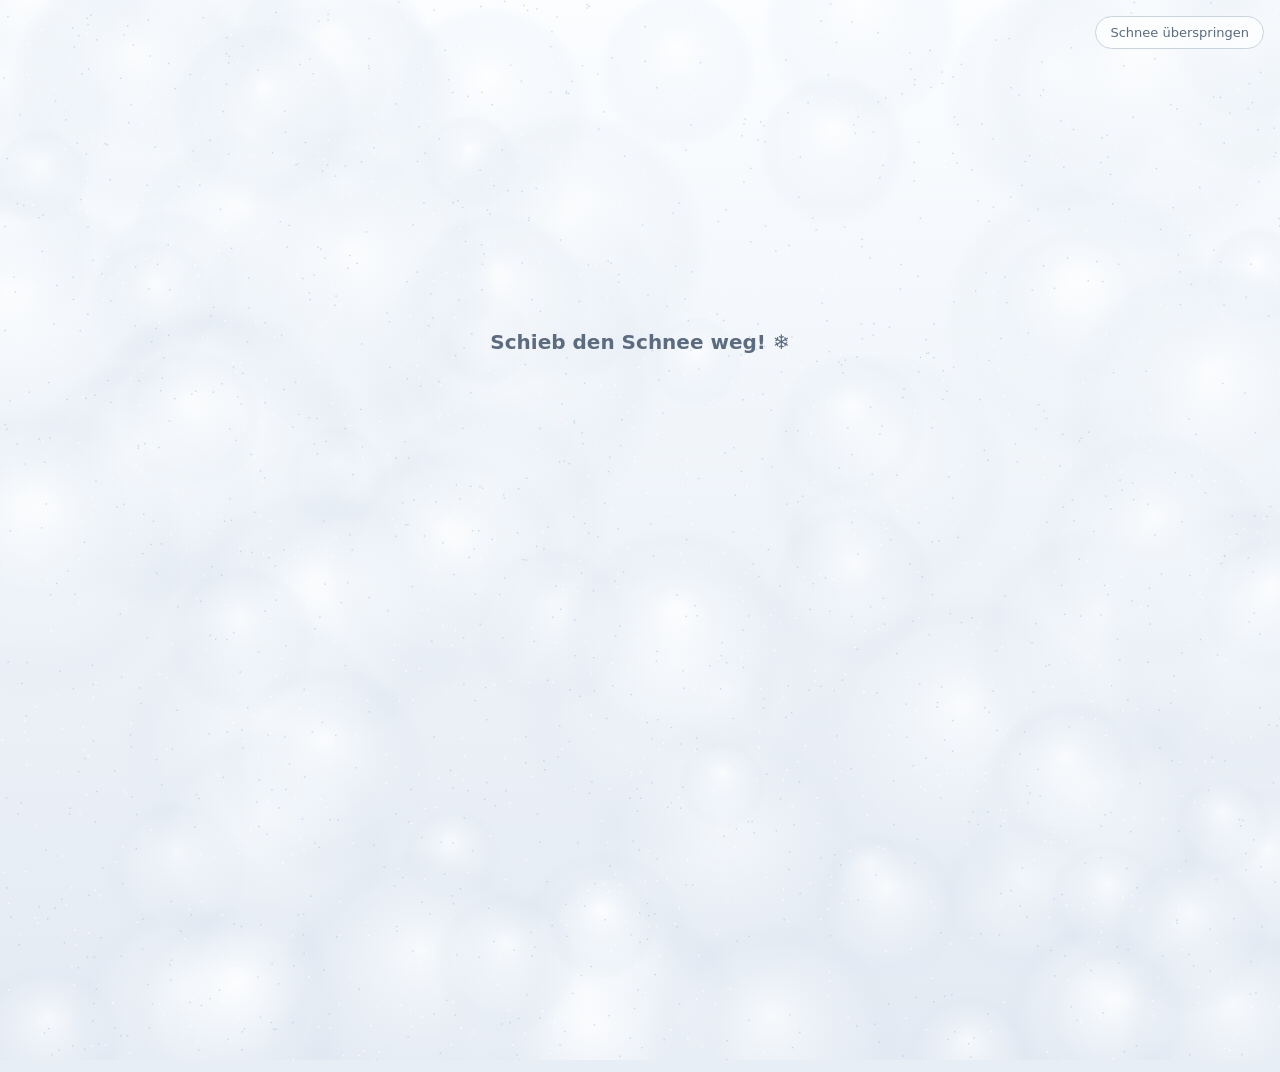
==== commit f69103b2: "Light/dark mode following the system setting, styled like the new site Both pages now use the colour" ====
--- a/index.html
+++ b/index.html
@@ -7,8 +7,7 @@
   <meta name="description" content="Frohe Weihnachten von den Tastonettis! Hört „Klavier To Go“ jetzt auf eurem Lieblings-Streamingdienst.">
   <meta name="theme-color" content="#f4f7fb" id="theme-color">
   <link rel="icon" href="assets/favicon.ico">
-  <link rel="stylesheet" href="css/fonts.css?v=37af43b59a">
-  <link rel="stylesheet" href="css/style.css?v=a10d422d58">
+  <link rel="stylesheet" href="css/style.css?v=12b79069b6">
   <script>
     document.documentElement.classList.add("snowed");
     // Notbremse: Kommt das Schnee-Skript nicht hoch (Fehler, nicht geladen), Seite freigeben.
@@ -77,7 +76,7 @@
   <!-- Easter Egg: Handy schütteln lässt es wie in einer Schneekugel schneien. -->
   <canvas id="snowglobe" aria-hidden="true"></canvas>
 
-  <script src="js/snow.js?v=c216118be5"></script>
-  <script src="js/snowglobe.js?v=b271f3dc1a"></script>
+  <script src="js/snow.js?v=f2b2216d98"></script>
+  <script src="js/snowglobe.js?v=b0788c1133"></script>
 </body>
 </html>
--- a/css/style.css
+++ b/css/style.css
@@ -1,11 +1,38 @@
+/* Farben und Schriften wie auf der neuen Tastonettis-Website:
+   hell oder dunkel, automatisch nach Systemeinstellung (prefers-color-scheme). */
 :root {
-  --bg: #141820;
-  --card: #1f232c;
-  --card-hover: #272c37;
-  --border: #353a45;
-  --text: #f2f3f5;
-  --muted: #9aa0ab;
-  --red: #e3141b;
+  --brand: #ed1c24;
+  --brand-strong: #c8141b;
+  --bg: #ffffff;
+  --surface: #ffffff;
+  --surface-2: #f6f5f3;
+  --text: #1b1b1f;
+  --text-muted: #5d5d66;
+  --border: #e4e1dc;
+  --border-strong: #cfcbc4;
+  --shadow: 0 1px 2px rgba(0,0,0,.05), 0 8px 24px rgba(0,0,0,.07);
+  --cover-shadow: 0 0 24px rgba(237, 28, 36, .22), 0 12px 32px rgba(0, 0, 0, .14);
+  --radius: 18px;
+  --radius-sm: 10px;
+  --font: system-ui, -apple-system, "Segoe UI", Roboto, "Helvetica Neue", Arial, sans-serif;
+  --font-display: ui-rounded, "SF Pro Rounded", system-ui, -apple-system, "Segoe UI", Roboto, sans-serif;
+  color-scheme: light dark;
+}
+
+@media (prefers-color-scheme: dark) {
+  :root {
+    --brand: #ff6369;          /* heller, damit rote Akzente auf dunklem Grund lesbar sind */
+    --brand-strong: #ed1c24;
+    --bg: #212228;
+    --surface: #2f3038;
+    --surface-2: #383a43;
+    --text: #f4f3f1;
+    --text-muted: #b9b8bf;
+    --border: #42444d;
+    --border-strong: #565965;
+    --shadow: 0 1px 2px rgba(0,0,0,.25), 0 8px 24px rgba(0,0,0,.22);
+    --cover-shadow: 0 0 24px rgba(237, 28, 36, .35), 0 12px 32px rgba(0, 0, 0, .5);
+  }
 }
 
 * { box-sizing: border-box; }
@@ -17,7 +44,7 @@
 body {
   background: var(--bg);
   color: var(--text);
-  font-family: "Plus Jakarta Sans", system-ui, -apple-system, "Segoe UI", sans-serif;
+  font-family: var(--font);
   -webkit-font-smoothing: antialiased;
   overflow-x: hidden;
 }
@@ -29,7 +56,7 @@
   height: 100%;
   pointer-events: none;
   z-index: 0;
-  /* Dunkler Hintergrund auch dann, wenn body beim Schnee hell ist. */
+  /* Seitenhintergrund auch dann, wenn body beim Schnee schneefarben ist. */
   background: var(--bg);
 }
 
@@ -52,9 +79,10 @@
 .greeting {
   margin: 14px 0 20px;
   font-size: 14px;
+  font-weight: 600;
   letter-spacing: .12em;
   text-transform: uppercase;
-  color: var(--muted);
+  color: var(--text-muted);
 }
 
 /* Release */
@@ -64,27 +92,28 @@
   height: auto;
   aspect-ratio: 1;
   object-fit: cover;
-  border-radius: 14px;
+  border-radius: var(--radius);
   background: #fff;
-  box-shadow: 0 0 24px rgba(227, 20, 27, .35), 0 12px 32px rgba(0, 0, 0, .5);
+  box-shadow: var(--cover-shadow);
 }
 .title {
   margin: 20px 0 6px;
+  font-family: var(--font-display);
   font-size: 28px;
   font-weight: 800;
   letter-spacing: -0.02em;
 }
-.artist { margin: 0; color: var(--muted); font-size: 15px; }
+.artist { margin: 0; color: var(--text-muted); font-size: 15px; }
 
 /* Streaming */
 .streaming { width: 100%; margin-top: 28px; }
 .section-label {
   margin: 0 0 14px;
   font-size: 12px;
-  font-weight: 500;
+  font-weight: 700;
   letter-spacing: .1em;
   text-transform: uppercase;
-  color: var(--muted);
+  color: var(--text-muted);
 }
 .services { list-style: none; margin: 0; padding: 0; display: grid; gap: 12px; }
 .service {
@@ -93,9 +122,10 @@
   gap: 16px;
   padding: 12px 20px;
   min-height: 56px;
-  background: var(--card);
+  background: var(--surface);
   border: 1px solid var(--border);
-  border-radius: 10px;
+  border-radius: var(--radius-sm);
+  box-shadow: var(--shadow);
   color: var(--text);
   font-size: 16px;
   font-weight: 600;
@@ -105,14 +135,18 @@
 }
 .service img { width: 30px; height: 30px; flex: none; }
 .service span:first-of-type { flex: 1; }
-.service .arrow { color: var(--muted); font-weight: 400; transition: transform .15s, color .15s; }
+.service .arrow { color: var(--text-muted); font-weight: 400; transition: transform .15s, color .15s; }
 .service:hover, .service:focus-visible {
-  background: var(--card-hover);
-  border-color: #4a505c;
+  background: var(--surface-2);
+  border-color: var(--brand);
   transform: translateY(-1px);
 }
 .service:hover .arrow, .service:focus-visible .arrow { color: var(--text); transform: translateX(3px); }
-.service:focus-visible { outline: 2px solid var(--red); outline-offset: 2px; }
+.service:focus-visible { outline: 3px solid var(--brand); outline-offset: 3px; }
+/* Tidal-Logo ist weiß – im hellen Design dunkel darstellen */
+@media (prefers-color-scheme: light) {
+  .service img[src*="tidal"] { filter: invert(1); }
+}
 
 /* Schneedecke */
 .snowcover { display: none; }
@@ -153,6 +187,7 @@
   margin: 0;
   width: max-content;
   max-width: calc(100% - 32px);
+  font-family: var(--font-display);
   font-size: 20px;
   font-weight: 800;
   line-height: 1.35;
@@ -176,7 +211,7 @@
   cursor: pointer;
 }
 .snow-skip:hover, .snow-skip:focus-visible { color: #1b1e24; background: #fff; }
-.snow-skip:focus-visible { outline: 2px solid var(--red); outline-offset: 2px; }
+.snow-skip:focus-visible { outline: 3px solid var(--brand); outline-offset: 3px; }
 
 /* Easter Egg: Schneekugel – über allem, aber nicht anklickbar */
 #snowglobe {
@@ -194,7 +229,7 @@
 
 /* Fuß */
 .footer { margin-top: 24px; display: flex; gap: 20px; }
-.footer a { color: var(--muted); font-size: 13px; text-decoration: underline; text-underline-offset: 3px; }
+.footer a { color: var(--text-muted); font-size: 13px; text-decoration: underline; text-underline-offset: 3px; }
 .footer a:hover { color: var(--text); }
 
 @media (prefers-reduced-motion: reduce) {
